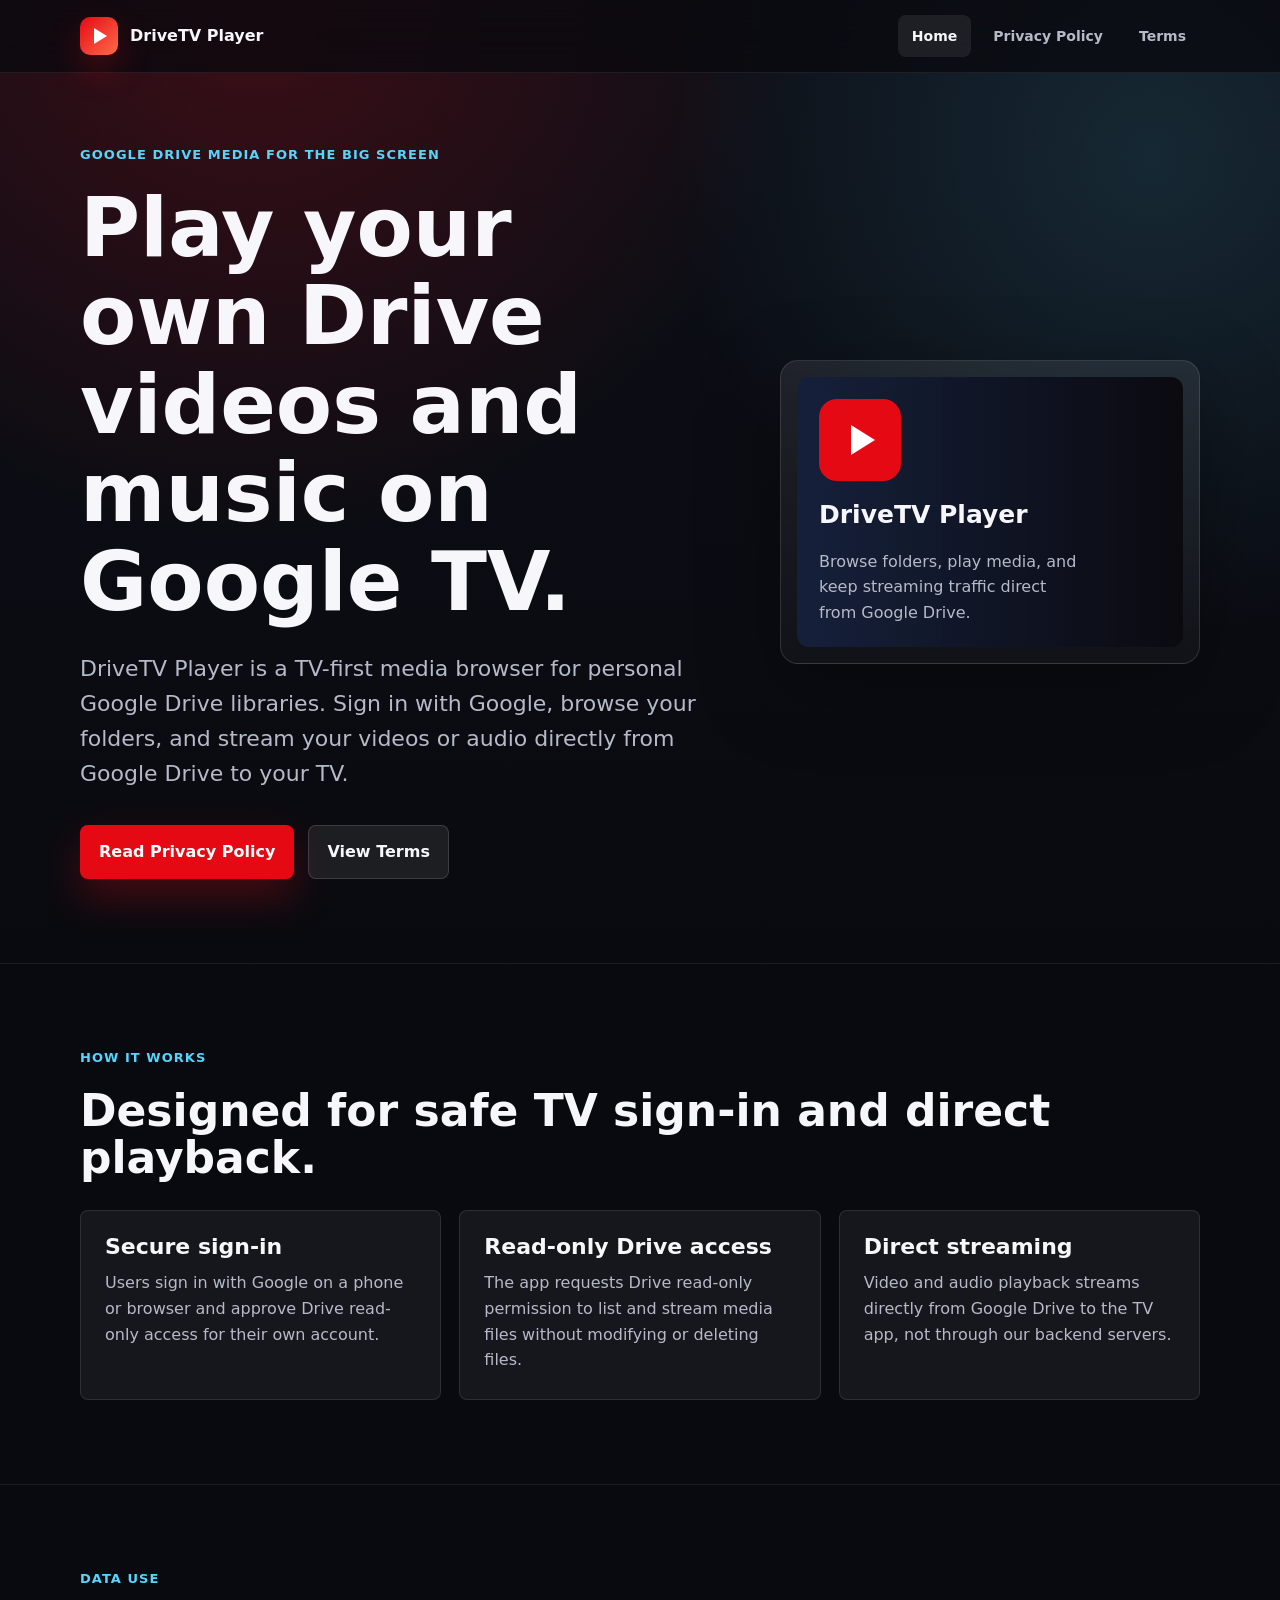
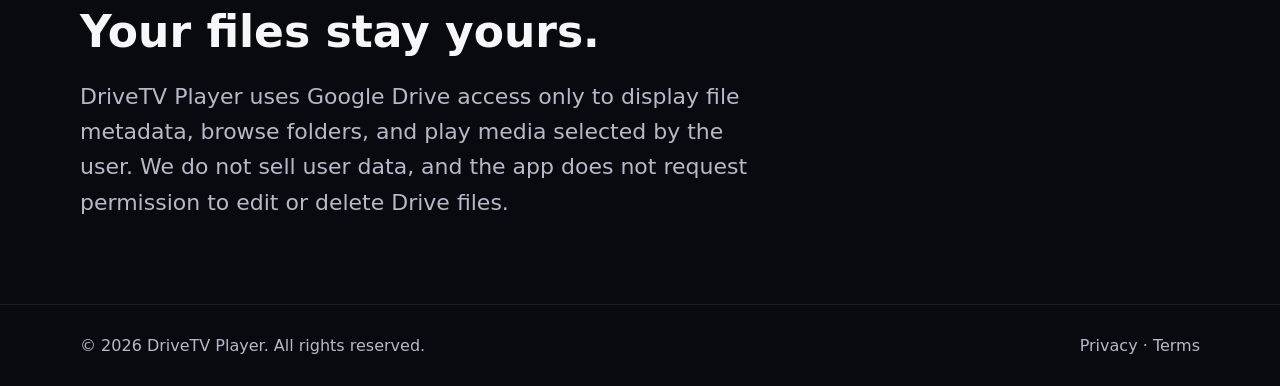
==== index.html @ d49f7187 "feat: create landing page and privacy policy site for DriveTV Player" ====
<!doctype html>
<html lang="en">
  <head>
    <meta charset="utf-8">
    <meta name="viewport" content="width=device-width, initial-scale=1">
    <title>DriveTV Player | Google Drive Media on TV</title>
    <meta name="description" content="DriveTV Player lets users browse and play their own Google Drive videos and audio on Android TV and Google TV.">
    <link rel="stylesheet" href="styles.css">
  </head>
  <body>
    <header class="site-header">
      <nav class="nav" aria-label="Primary navigation">
        <a class="brand" href="index.html" aria-label="DriveTV Player home">
          <span class="brand-mark" aria-hidden="true"></span>
          <span>DriveTV Player</span>
        </a>
        <div class="nav-links">
          <a href="index.html" aria-current="page">Home</a>
          <a href="privacy.html">Privacy Policy</a>
          <a href="terms.html">Terms</a>
        </div>
      </nav>
    </header>

    <main>
      <section class="hero">
        <div>
          <p class="eyebrow">Google Drive media for the big screen</p>
          <h1>Play your own Drive videos and music on Google TV.</h1>
          <p class="lead">
            DriveTV Player is a TV-first media browser for personal Google Drive libraries.
            Sign in with Google, browse your folders, and stream your videos or audio directly
            from Google Drive to your TV.
          </p>
          <div class="actions">
            <a class="button primary" href="privacy.html">Read Privacy Policy</a>
            <a class="button secondary" href="terms.html">View Terms</a>
          </div>
        </div>

        <div class="device-preview" aria-label="DriveTV Player preview">
          <div class="tv-frame">
            <div class="play-tile" aria-hidden="true"></div>
            <div class="preview-title">DriveTV Player</div>
            <div class="preview-copy">Browse folders, play media, and keep streaming traffic direct from Google Drive.</div>
          </div>
        </div>
      </section>

      <section class="section">
        <div class="page-shell">
          <p class="eyebrow">How it works</p>
          <h2>Designed for safe TV sign-in and direct playback.</h2>
          <div class="grid">
            <article class="card">
              <h3>Secure sign-in</h3>
              <p>Users sign in with Google on a phone or browser and approve Drive read-only access for their own account.</p>
            </article>
            <article class="card">
              <h3>Read-only Drive access</h3>
              <p>The app requests Drive read-only permission to list and stream media files without modifying or deleting files.</p>
            </article>
            <article class="card">
              <h3>Direct streaming</h3>
              <p>Video and audio playback streams directly from Google Drive to the TV app, not through our backend servers.</p>
            </article>
          </div>
        </div>
      </section>

      <section class="section">
        <div class="page-shell">
          <p class="eyebrow">Data use</p>
          <h2>Your files stay yours.</h2>
          <p class="lead">
            DriveTV Player uses Google Drive access only to display file metadata, browse folders,
            and play media selected by the user. We do not sell user data, and the app does not
            request permission to edit or delete Drive files.
          </p>
        </div>
      </section>
    </main>

    <footer class="site-footer">
      <div class="footer-inner">
        <span>© 2026 DriveTV Player. All rights reserved.</span>
        <span><a href="privacy.html">Privacy</a> · <a href="terms.html">Terms</a></span>
      </div>
    </footer>
  </body>
</html>
---- styles.css ----
:root {
  color-scheme: dark;
  --bg: #090a0f;
  --panel: #151722;
  --panel-soft: #1d2030;
  --text: #f7f7fb;
  --muted: #b6bac8;
  --line: #2d3142;
  --accent: #e50914;
  --accent-strong: #ff343e;
  --blue: #55d6ff;
  --max: 1120px;
}

* {
  box-sizing: border-box;
}

html {
  scroll-behavior: smooth;
}

body {
  margin: 0;
  min-height: 100vh;
  background:
    radial-gradient(circle at 20% 0%, rgba(229, 9, 20, 0.22), transparent 34rem),
    radial-gradient(circle at 90% 8%, rgba(85, 214, 255, 0.13), transparent 30rem),
    linear-gradient(180deg, #0d0f17 0%, var(--bg) 54%);
  color: var(--text);
  font-family: Inter, ui-sans-serif, system-ui, -apple-system, BlinkMacSystemFont, "Segoe UI", sans-serif;
  line-height: 1.6;
}

a {
  color: inherit;
  text-decoration: none;
}

.site-header {
  position: sticky;
  top: 0;
  z-index: 10;
  border-bottom: 1px solid rgba(255, 255, 255, 0.08);
  background: rgba(9, 10, 15, 0.78);
  backdrop-filter: blur(18px);
}

.nav {
  width: min(var(--max), calc(100% - 40px));
  min-height: 72px;
  margin: 0 auto;
  display: flex;
  align-items: center;
  justify-content: space-between;
  gap: 24px;
}

.brand {
  display: inline-flex;
  align-items: center;
  gap: 12px;
  font-weight: 800;
  letter-spacing: 0;
}

.brand-mark {
  width: 38px;
  height: 38px;
  display: grid;
  place-items: center;
  border-radius: 10px;
  background: linear-gradient(135deg, var(--accent), #ff6b4a);
  box-shadow: 0 14px 32px rgba(229, 9, 20, 0.28);
}

.brand-mark::before {
  content: "";
  width: 0;
  height: 0;
  margin-left: 3px;
  border-top: 8px solid transparent;
  border-bottom: 8px solid transparent;
  border-left: 13px solid white;
}

.nav-links {
  display: flex;
  align-items: center;
  gap: 8px;
}

.nav-links a {
  padding: 10px 14px;
  border-radius: 8px;
  color: var(--muted);
  font-weight: 650;
  font-size: 14px;
}

.nav-links a:hover,
.nav-links a[aria-current="page"] {
  color: var(--text);
  background: rgba(255, 255, 255, 0.08);
}

.hero,
.page-shell {
  width: min(var(--max), calc(100% - 40px));
  margin: 0 auto;
}

.hero {
  min-height: calc(100vh - 72px);
  display: grid;
  grid-template-columns: minmax(0, 1fr) 420px;
  align-items: center;
  gap: 56px;
  padding: 72px 0 84px;
}

.eyebrow {
  margin: 0 0 18px;
  color: var(--blue);
  font-weight: 800;
  text-transform: uppercase;
  letter-spacing: 0.08em;
  font-size: 13px;
}

h1,
h2,
h3 {
  margin: 0;
  line-height: 1.08;
  letter-spacing: 0;
}

h1 {
  max-width: 740px;
  font-size: clamp(44px, 7vw, 82px);
}

h2 {
  font-size: clamp(28px, 4vw, 44px);
}

h3 {
  font-size: 22px;
}

.lead {
  max-width: 700px;
  margin: 24px 0 0;
  color: var(--muted);
  font-size: clamp(18px, 2vw, 22px);
}

.actions {
  margin-top: 34px;
  display: flex;
  flex-wrap: wrap;
  gap: 14px;
}

.button {
  display: inline-flex;
  align-items: center;
  justify-content: center;
  min-height: 48px;
  padding: 13px 18px;
  border-radius: 8px;
  border: 1px solid rgba(255, 255, 255, 0.14);
  font-weight: 800;
}

.button.primary {
  border-color: transparent;
  background: var(--accent);
  color: white;
  box-shadow: 0 18px 40px rgba(229, 9, 20, 0.28);
}

.button.secondary {
  background: rgba(255, 255, 255, 0.08);
  color: var(--text);
}

.device-preview {
  border: 1px solid rgba(255, 255, 255, 0.12);
  border-radius: 18px;
  padding: 16px;
  background: linear-gradient(180deg, rgba(255, 255, 255, 0.08), rgba(255, 255, 255, 0.03));
  box-shadow: 0 24px 80px rgba(0, 0, 0, 0.35);
}

.tv-frame {
  aspect-ratio: 16 / 10;
  border-radius: 12px;
  padding: 22px;
  background:
    linear-gradient(90deg, rgba(22, 33, 62, 0.9), rgba(10, 10, 15, 0.95)),
    #11131c;
  display: grid;
  align-content: center;
  gap: 14px;
}

.play-tile {
  width: 82px;
  height: 82px;
  display: grid;
  place-items: center;
  border-radius: 18px;
  background: var(--accent);
}

.play-tile::before {
  content: "";
  width: 0;
  height: 0;
  margin-left: 5px;
  border-top: 15px solid transparent;
  border-bottom: 15px solid transparent;
  border-left: 24px solid white;
}

.preview-title {
  font-size: 25px;
  font-weight: 850;
}

.preview-copy {
  max-width: 260px;
  color: var(--muted);
}

.section {
  padding: 84px 0;
  border-top: 1px solid rgba(255, 255, 255, 0.08);
}

.grid {
  display: grid;
  grid-template-columns: repeat(3, minmax(0, 1fr));
  gap: 18px;
  margin-top: 28px;
}

.card {
  min-height: 190px;
  padding: 24px;
  border: 1px solid rgba(255, 255, 255, 0.1);
  border-radius: 8px;
  background: rgba(255, 255, 255, 0.055);
}

.card p {
  margin: 12px 0 0;
  color: var(--muted);
}

.policy-layout {
  display: grid;
  grid-template-columns: 280px minmax(0, 1fr);
  gap: 36px;
  padding: 64px 0 88px;
}

.policy-sidebar {
  position: sticky;
  top: 96px;
  height: max-content;
  padding: 18px;
  border: 1px solid rgba(255, 255, 255, 0.1);
  border-radius: 8px;
  background: rgba(255, 255, 255, 0.055);
}

.policy-sidebar a {
  display: block;
  padding: 9px 10px;
  border-radius: 6px;
  color: var(--muted);
  font-weight: 650;
  font-size: 14px;
}

.policy-sidebar a:hover {
  color: var(--text);
  background: rgba(255, 255, 255, 0.07);
}

.policy-content {
  padding: 34px;
  border: 1px solid rgba(255, 255, 255, 0.1);
  border-radius: 8px;
  background: rgba(255, 255, 255, 0.055);
}

.policy-content .lead {
  margin-bottom: 36px;
}

.policy-section {
  padding: 28px 0;
  border-top: 1px solid rgba(255, 255, 255, 0.08);
}

.policy-section:first-of-type {
  border-top: 0;
}

.policy-section p,
.policy-section li {
  color: var(--muted);
}

.policy-section ul {
  padding-left: 22px;
}

.notice {
  margin: 24px 0;
  padding: 18px;
  border-left: 4px solid var(--accent);
  border-radius: 8px;
  background: rgba(229, 9, 20, 0.1);
  color: var(--text);
}

.site-footer {
  border-top: 1px solid rgba(255, 255, 255, 0.08);
  padding: 28px 0;
  color: var(--muted);
}

.footer-inner {
  width: min(var(--max), calc(100% - 40px));
  margin: 0 auto;
  display: flex;
  justify-content: space-between;
  gap: 16px;
  flex-wrap: wrap;
}

@media (max-width: 860px) {
  .nav {
    min-height: auto;
    padding: 16px 0;
    align-items: flex-start;
    flex-direction: column;
  }

  .nav-links {
    flex-wrap: wrap;
  }

  .hero {
    min-height: auto;
    grid-template-columns: 1fr;
    padding-top: 56px;
  }

  .device-preview {
    max-width: 460px;
  }

  .grid,
  .policy-layout {
    grid-template-columns: 1fr;
  }

  .policy-sidebar {
    position: static;
  }
}

@media (max-width: 520px) {
  .hero,
  .page-shell,
  .nav,
  .footer-inner {
    width: min(100% - 28px, var(--max));
  }

  .policy-content {
    padding: 22px;
  }

  .actions {
    flex-direction: column;
  }
}
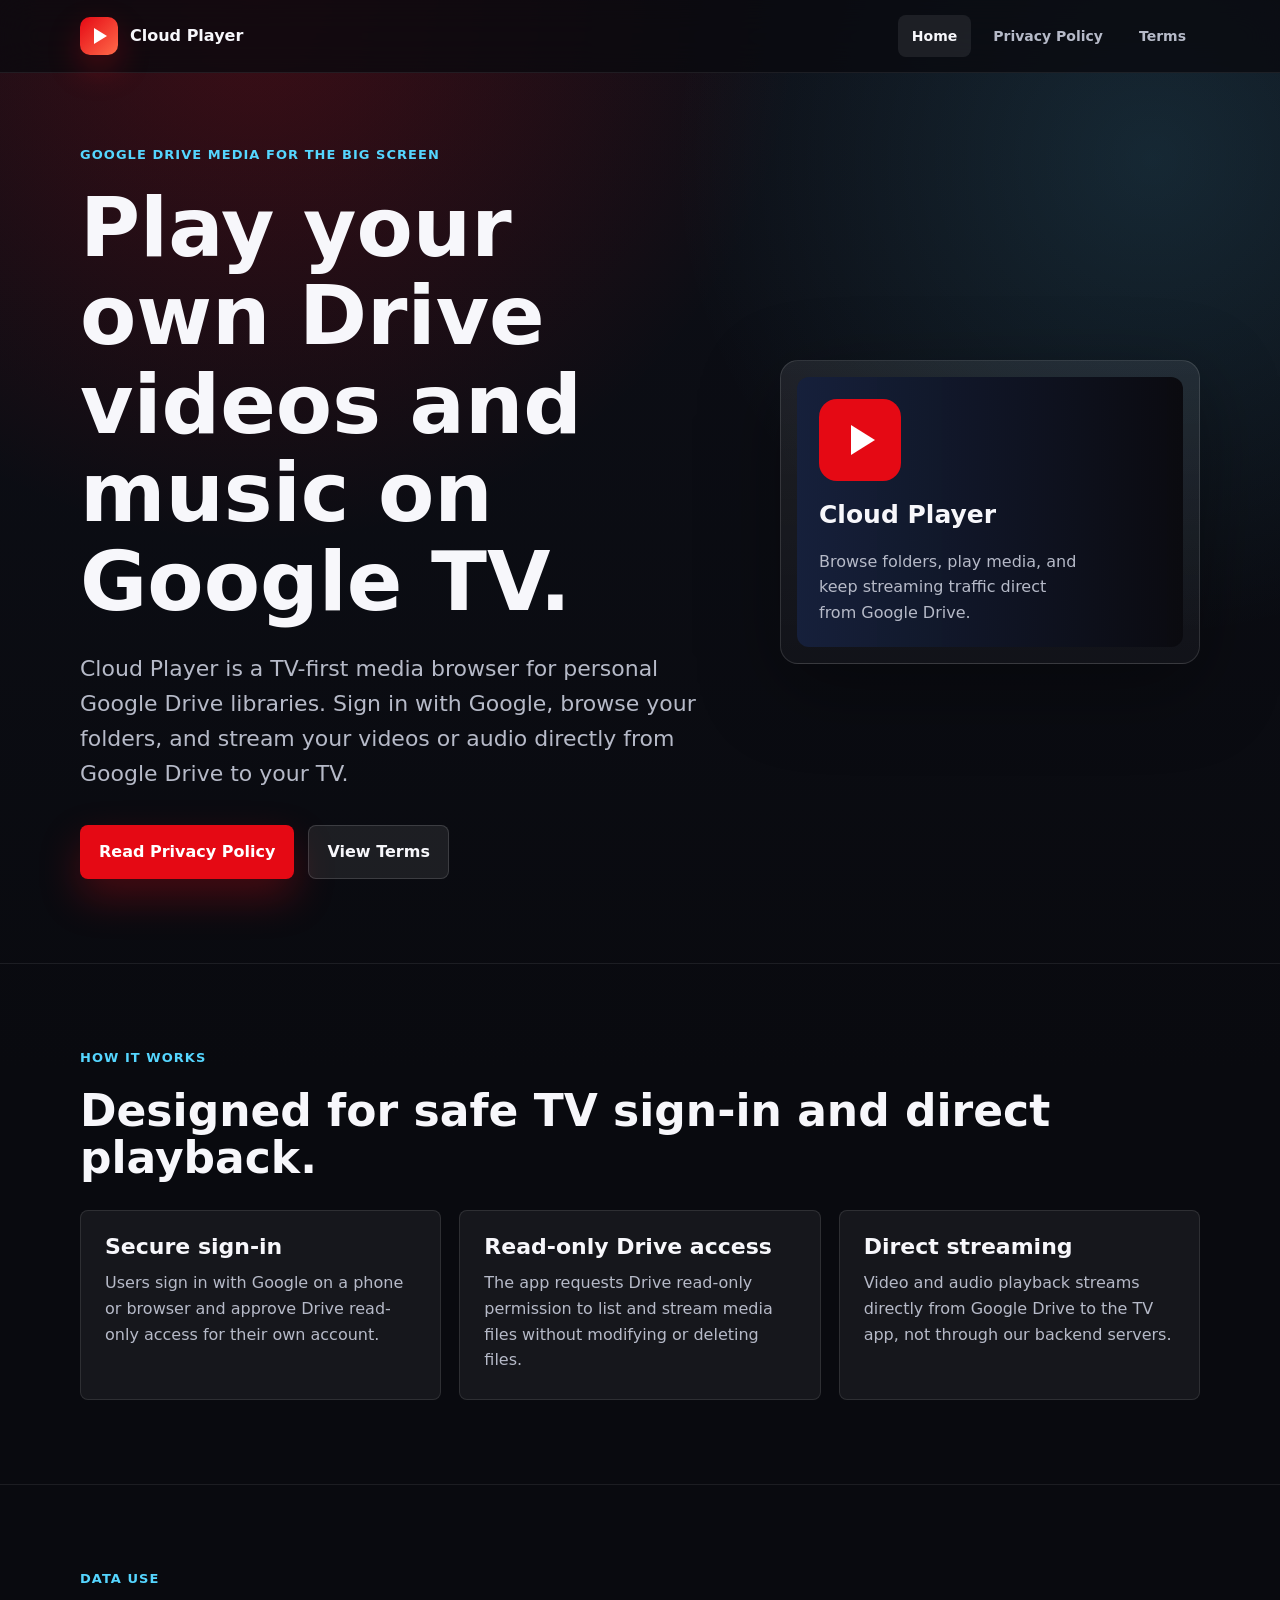
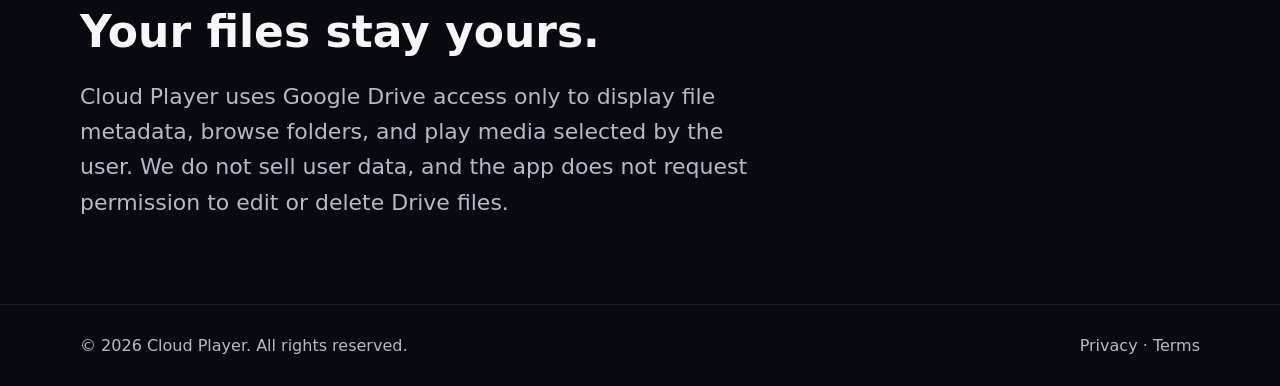
==== commit 20c47a6e: "chore: rename application from DriveTV Player to Cloud Player across site documentation" ====
--- a/index.html
+++ b/index.html
@@ -3,16 +3,16 @@
   <head>
     <meta charset="utf-8">
     <meta name="viewport" content="width=device-width, initial-scale=1">
-    <title>DriveTV Player | Google Drive Media on TV</title>
-    <meta name="description" content="DriveTV Player lets users browse and play their own Google Drive videos and audio on Android TV and Google TV.">
+    <title>Cloud Player | Google Drive Media on TV</title>
+    <meta name="description" content="Cloud Player lets users browse and play their own Google Drive videos and audio on Android TV and Google TV.">
     <link rel="stylesheet" href="styles.css">
   </head>
   <body>
     <header class="site-header">
       <nav class="nav" aria-label="Primary navigation">
-        <a class="brand" href="index.html" aria-label="DriveTV Player home">
+        <a class="brand" href="index.html" aria-label="Cloud Player home">
           <span class="brand-mark" aria-hidden="true"></span>
-          <span>DriveTV Player</span>
+          <span>Cloud Player</span>
         </a>
         <div class="nav-links">
           <a href="index.html" aria-current="page">Home</a>
@@ -28,7 +28,7 @@
           <p class="eyebrow">Google Drive media for the big screen</p>
           <h1>Play your own Drive videos and music on Google TV.</h1>
           <p class="lead">
-            DriveTV Player is a TV-first media browser for personal Google Drive libraries.
+            Cloud Player is a TV-first media browser for personal Google Drive libraries.
             Sign in with Google, browse your folders, and stream your videos or audio directly
             from Google Drive to your TV.
           </p>
@@ -38,10 +38,10 @@
           </div>
         </div>
 
-        <div class="device-preview" aria-label="DriveTV Player preview">
+        <div class="device-preview" aria-label="Cloud Player preview">
           <div class="tv-frame">
             <div class="play-tile" aria-hidden="true"></div>
-            <div class="preview-title">DriveTV Player</div>
+            <div class="preview-title">Cloud Player</div>
             <div class="preview-copy">Browse folders, play media, and keep streaming traffic direct from Google Drive.</div>
           </div>
         </div>
@@ -73,7 +73,7 @@
           <p class="eyebrow">Data use</p>
           <h2>Your files stay yours.</h2>
           <p class="lead">
-            DriveTV Player uses Google Drive access only to display file metadata, browse folders,
+            Cloud Player uses Google Drive access only to display file metadata, browse folders,
             and play media selected by the user. We do not sell user data, and the app does not
             request permission to edit or delete Drive files.
           </p>
@@ -83,7 +83,7 @@
 
     <footer class="site-footer">
       <div class="footer-inner">
-        <span>© 2026 DriveTV Player. All rights reserved.</span>
+        <span>© 2026 Cloud Player. All rights reserved.</span>
         <span><a href="privacy.html">Privacy</a> · <a href="terms.html">Terms</a></span>
       </div>
     </footer>
